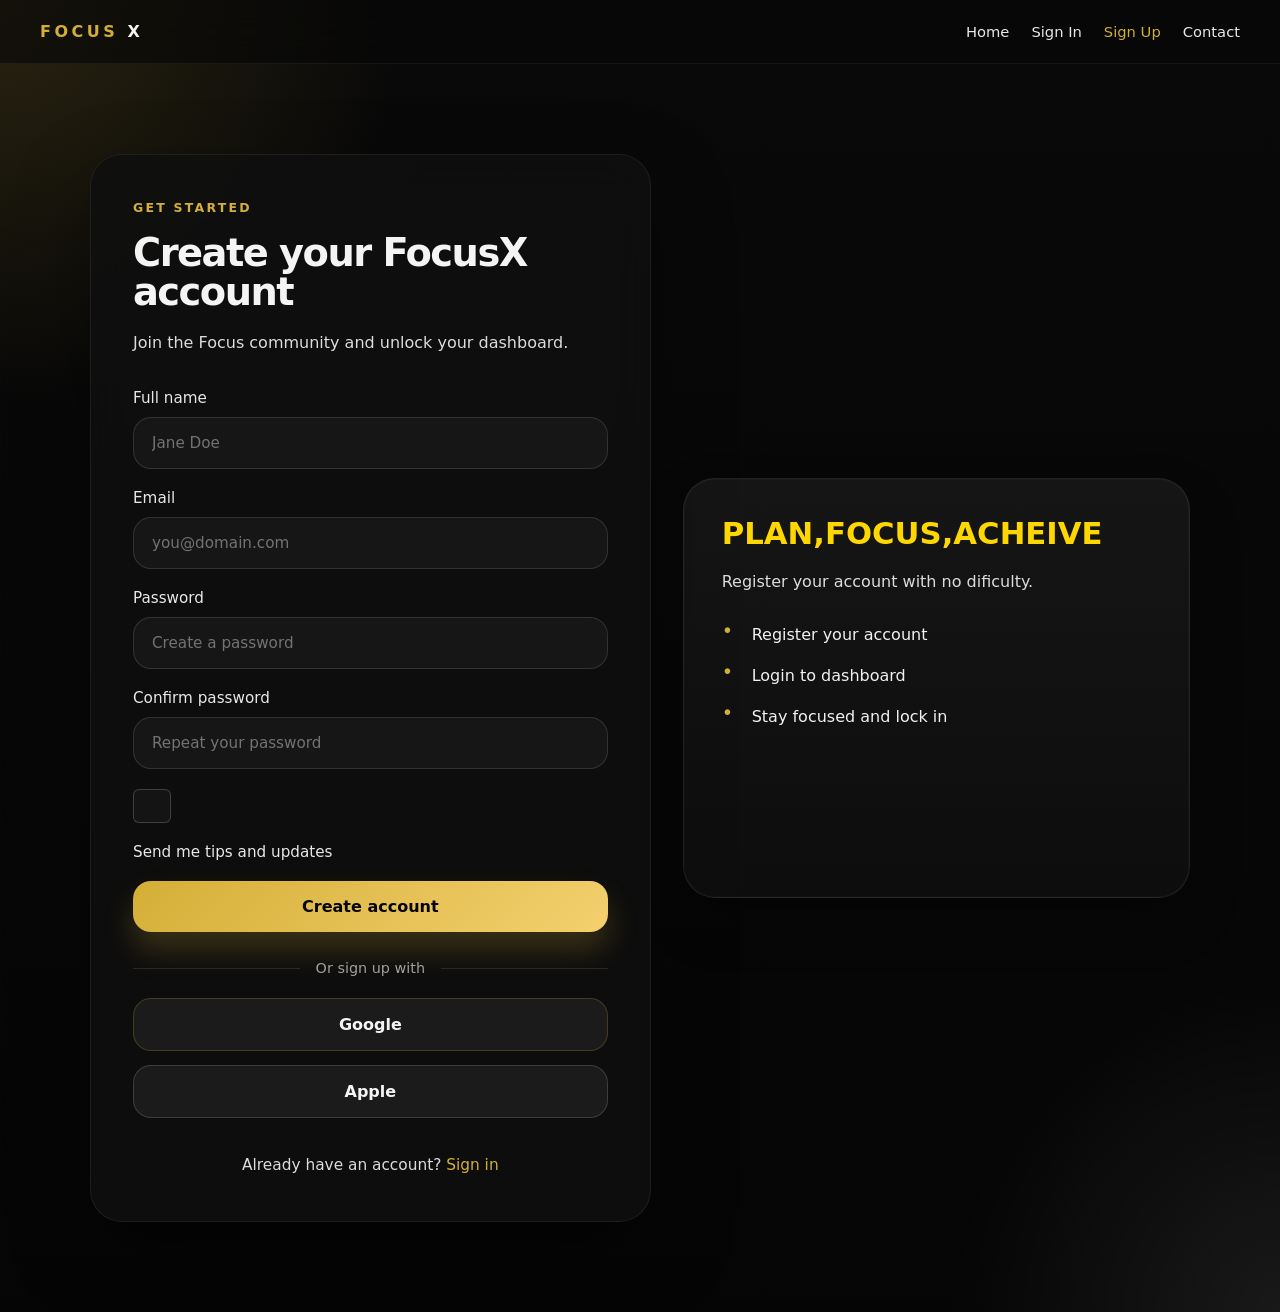
==== sign-up.html @ 3916ea6f "initial commit - FocusX landing page" ====
<!DOCTYPE html>
<html lang="en">

<head>
    <meta charset="UTF-8">
    <meta name="viewport" content="width=device-width, initial-scale=1.0">
    <title>FOCUS | Sign Up</title>
    <link rel="stylesheet" href="sign-up.css">
</head>

<body>
    <div class="page-shell">
        <header class="topbar">
            <a class="brand" href="index.html">FOCUS <span>X</span></a>
            <nav class="page-nav">
                <a href="index.html">Home</a>
                <a href="login.html">Sign In</a>
                <a class="active" href="sign-up.html">Sign Up</a>
                <a href="contact.html">Contact</a>
            </nav>
        </header>

        <main class="signup-section">
            <section class="signup-panel">
                <div class="panel-copy">
                    <span class="eyebrow">Get started</span>
                    <h1>Create your FocusX account</h1>
                    <p>Join the Focus community and unlock your dashboard.</p>
                </div>

                <form class="signup-form"   id="loginForm">
                    <label>
                        <span>Full name</span>
                        <input type="text" id="nameInput" name="name" placeholder="Jane Doe" required>
                    </label>

                    <label>
                        <span>Email</span>
                        <input type="email" name="email" placeholder="you@domain.com" required>
                    </label>

                    <label>
                        <span>Password</span>
                        <input type="password" name="password" placeholder="Create a password" required>
                    </label>

                    <label>
                        <span>Confirm password</span>
                        <input type="password" name="confirm_password" placeholder="Repeat your password" required>
                    </label>

                    <div class="form-meta">
                        <label class="checkbox-label">
                            <input type="checkbox" name="newsletter">
                            <span class="checkbox-custom"></span>
                            Send me tips and updates
                        </label>
                    </div>

                    <button class="submit-button" type="submit">Create account</button>

                    <div class="divider"><span>Or sign up with</span></div>

                    <div class="social-row">
                        <button type="button" class="social-button google">Google</button>
                        <button type="button" class="social-button apple">Apple</button>
                    </div>

                    <p class="signin-note">Already have an account? <a href="./login.html">Sign in</a></p>
                </form>
                   <div class="overlay" id="overlay">

        <div class="popup">

            <h2 id="greetingText"></h2>

            <p id="messageText"></p>

            <button id="closeBtn">
                Close
            </button>

        </div>

    </div>
            </section>

            <aside class="feature-panel">
                <div class="feature-card">
                    <h2>PLAN,FOCUS,ACHEIVE</h2>
                    <p>Register your account with no dificulty.</p>
                    <ul>
                        <li>Register your account</li>
                        <li>Login to dashboard</li>
                        <li>Stay focused and lock in</li>
                    </ul>
                </div>
            </aside>
        </main>
    </div>
</body>
    <script src="signup.js"></script>
</html>
---- sign-up.css ----
* {
    margin: 0;
    padding: 0;
    box-sizing: border-box;
}

/* ============ ANIMATIONS ============ */
@keyframes slideDown {
    from {
        opacity: 0;
        transform: translateY(-30px);
    }

    to {
        opacity: 1;
        transform: translateY(0);
    }
}

@keyframes slideInLeft {
    from {
        opacity: 0;
        transform: translateX(-50px);
    }

    to {
        opacity: 1;
        transform: translateX(0);
    }
}

@keyframes slideInRight {
    from {
        opacity: 0;
        transform: translateX(50px);
    }

    to {
        opacity: 1;
        transform: translateX(0);
    }
}

@keyframes fadeInUp {
    from {
        opacity: 0;
        transform: translateY(30px);
    }

    to {
        opacity: 1;
        transform: translateY(0);
    }
}

:root {
    color-scheme: dark;
    font-family: Inter, system-ui, -apple-system, BlinkMacSystemFont, 'Segoe UI', sans-serif;
    color: #f4f4f4;
    background-color: #050505;
}

body {
    min-height: 100vh;
    background: radial-gradient(circle at top left, rgba(212, 175, 55, 0.16), transparent 22%),
        radial-gradient(circle at bottom right, rgba(255, 255, 255, 0.08), transparent 18%),
        linear-gradient(180deg, #090909 0%, #050505 100%);
    color: #f4f4f4;
}

body,
input,
button {
    font: inherit;
}

.page-shell {
    min-height: 100vh;
}

.topbar {
    position: sticky;
    top: 0;
    z-index: 10;
    display: flex;
    align-items: center;
    justify-content: space-between;
    padding: 22px clamp(20px, 4vw, 40px);
    backdrop-filter: blur(18px);
    background: rgba(8, 8, 8, 0.62);
    border-bottom: 1px solid rgba(255, 255, 255, 0.06);
    animation: slideDown 0.6s ease-out;
}

.brand {
    font-size: 1rem;
    font-weight: 800;
    letter-spacing: 0.22em;
    text-transform: uppercase;
    color: #d4af37;
    text-decoration: none;
    animation: fadeInUp 0.6s ease-out 0.1s backwards;
}

.brand span {
    color: #f4f4f4;
}

.page-nav {
    display: flex;
    gap: 22px;
    flex-wrap: wrap;
    align-items: center;
    animation: fadeInUp 0.6s ease-out 0.2s backwards;
}

.page-nav a {
    color: #e7e7e7;
    text-decoration: none;
    font-size: 0.92rem;
    transition: color 0.25s ease;
}

.page-nav a:hover,
.page-nav a.active {
    color: #d4af37;
}

.signup-section {
    display: grid;
    grid-template-columns: minmax(0, 1.05fr) minmax(280px, 0.95fr);
    gap: 32px;
    align-items: center;
    max-width: 1180px;
    margin: 0 auto;
    padding: clamp(60px, 8vw, 90px) clamp(20px, 4vw, 40px);
}

.signup-panel,
.feature-panel {
    min-height: 460px;
}

.signup-panel {
    background: rgba(15, 15, 15, 0.88);
    border: 1px solid rgba(255, 255, 255, 0.07);
    border-radius: 32px;
    box-shadow: 0 32px 80px rgba(0, 0, 0, 0.35);
    padding: 42px;
    backdrop-filter: blur(20px);
    animation: slideInLeft 0.8s ease-out;
}

.panel-copy {
    max-width: 560px;
    margin-bottom: 32px;
}

.eyebrow {
    display: inline-block;
    margin-bottom: 18px;
    color: #d4af37;
    font-weight: 700;
    letter-spacing: 0.18em;
    text-transform: uppercase;
    font-size: 0.78rem;
    animation: fadeInUp 0.8s ease-out 0.2s backwards;
}

.signup-panel h1 {
    margin-bottom: 18px;
    font-size: clamp(2rem, 3vw, 3.4rem);
    line-height: 1.02;
    letter-spacing: -0.04em;
    animation: fadeInUp 0.8s ease-out 0.3s backwards;
}

.signup-panel p {
    max-width: 640px;
    line-height: 1.75;
    color: #dcdcdc;
    animation: fadeInUp 0.8s ease-out 0.4s backwards;
}

.signup-form {
    display: grid;
    gap: 20px;
    animation: fadeInUp 0.8s ease-out 0.5s backwards;
}

.signup-form label {
    display: grid;
    gap: 10px;
    color: #e8e8e8;
    font-size: 0.95rem;
}

.signup-form input {
    width: 100%;
    border-radius: 18px;
    border: 1px solid rgba(255, 255, 255, 0.12);
    background: rgba(255, 255, 255, 0.04);
    color: #f8f8f8;
    padding: 16px 18px;
    outline: none;
    transition: border-color 0.25s ease, background 0.25s ease, box-shadow 0.3s ease;
}

.signup-form input:focus {
    border-color: rgba(212, 175, 55, 0.5);
    background: rgba(255, 255, 255, 0.08);
    box-shadow: 0 0 15px rgba(212, 175, 55, 0.2);
}

.signup-form input:hover {
    border-color: rgba(212, 175, 55, 0.3);
}

.signup-form input::placeholder {
    color: rgba(244, 244, 244, 0.42);
}

.signup-form input:focus {
    border-color: rgba(212, 175, 55, 0.8);
    background: rgba(255, 255, 255, 0.08);
}

.form-meta {
    display: flex;
    justify-content: space-between;
    align-items: center;
    flex-wrap: wrap;
    gap: 16px;
}

.checkbox-label {
    display: inline-flex;
    align-items: center;
    gap: 12px;
    font-size: 0.95rem;
    cursor: pointer;
    color: #dcdcdc;
}

.checkbox-label input {
    appearance: none;
    width: 18px;
    height: 18px;
    border: 1px solid rgba(255, 255, 255, 0.18);
    border-radius: 6px;
    background: rgba(255, 255, 255, 0.03);
    position: relative;
    cursor: pointer;
}

.checkbox-label input:checked {
    background: #d4af37;
    border-color: #d4af37;
}

.checkbox-label input:checked::after {
    content: '';
    position: absolute;
    left: 5px;
    top: 2px;
    width: 5px;
    height: 10px;
    border: solid #050505;
    border-width: 0 2px 2px 0;
    transform: rotate(45deg);
}

.submit-button,
.social-button {
    width: 100%;
    border: none;
    border-radius: 18px;
    padding: 16px 18px;
    font-size: 1rem;
    font-weight: 700;
    cursor: pointer;
    transition: transform 0.2s ease, box-shadow 0.2s ease, background-color 0.2s ease;
}

.submit-button {
    background: linear-gradient(135deg, #d4af37 0%, #f4d06f 100%);
    color: #050505;
    box-shadow: 0 18px 30px rgba(212, 175, 55, 0.22);
}

.submit-button:hover {
    transform: translateY(-1px);
    box-shadow: 0 22px 36px rgba(212, 175, 55, 0.28);
}

.divider {
    display: grid;
    grid-template-columns: 1fr auto 1fr;
    align-items: center;
    gap: 16px;
    color: rgba(228, 228, 228, 0.68);
    font-size: 0.9rem;
    margin: 8px 0 2px;
}

.divider::before,
.divider::after {
    content: '';
    display: block;
    height: 1px;
    background: rgba(255, 255, 255, 0.1);
}

.social-row {
    display: grid;
    gap: 14px;
}

.social-button {
    display: inline-flex;
    justify-content: center;
    align-items: center;
    gap: 10px;
    background: rgba(255, 255, 255, 0.06);
    color: #f4f4f4;
}

.social-button.google {
    border: 1px solid rgba(212, 175, 55, 0.22);
}

.social-button.apple {
    border: 1px solid rgba(255, 255, 255, 0.15);
}

.social-button:hover {
    background: rgba(212, 175, 55, 0.12);
}

.signin-note {
    margin-top: 14px;
    color: rgba(228, 228, 228, 0.78);
    text-align: center;
    font-size: 0.96rem;
}

.signin-note a {
    color: #d4af37;
    text-decoration: none;
}

.signin-note a:hover {
    text-decoration: underline;
}

.feature-panel {
    display: flex;
    align-items: center;
    justify-content: center;
}

.feature-card {
    width: 100%;
    min-height: 420px;
    padding: 38px;
    border-radius: 32px;
    background: linear-gradient(180deg, rgba(255, 255, 255, 0.06), rgba(255, 255, 255, 0.03));
    border: 1px solid rgba(255, 255, 255, 0.08);
    box-shadow: inset 0 0 0 1px rgba(255, 255, 255, 0.02), 0 24px 52px rgba(0, 0, 0, 0.24);
}

.feature-card h2 {
    font-size: clamp(1.8rem, 2.4vw, 2.5rem);
    margin-bottom: 18px;
    line-height: 1.05;
    color: GOLD;
}

.feature-card p {
    color: #dcdcdc;
    line-height: 1.85;
    margin-bottom: 24px;
}

.feature-card ul {
    list-style: none;
    display: grid;
    gap: 14px;
}

.feature-card ul li {
    position: relative;
    padding-left: 30px;
    color: #f1f1f1;
    line-height: 1.7;
}

.feature-card ul li::before {
    content: '•';
    position: absolute;
    left: 0;
    top: 0;
    color: #d4af37;
    font-size: 1.2rem;
    line-height: 1;
}
.overlay{
    position: fixed;
    inset: 0;
    background: rgba(0,0,0,0.7);

    display: flex;
    justify-content: center;
    align-items: center;

    opacity: 0;
    pointer-events: none;

    transition: 0.4s;
    z-index: 1000;
}

.overlay.active{
    opacity: 1;
    pointer-events: all;
}

.popup{
    width: 90%;
    max-width: 500px;

    background: #111;
    color: white;

    padding: 30px;
    border-radius: 20px;

    text-align: center;
    border: 1px solid #333;
}

.popup h2{
    margin-bottom: 20px;
    font-size: 2rem;
}

.popup p{
    line-height: 1.7;
    color: #ccc;
    margin-bottom: 25px;
}

.popup button{
    padding: 12px 25px;
    border: none;

    background: gold;
    color: black;

    font-weight: bold;
    border-radius: 10px;
    cursor: pointer;
}

@media (max-width: 960px) {
    .signup-section {
        grid-template-columns: 1fr;
        padding-top: 40px;
    }

    .feature-panel {
        order: -1;
    }
}

@media (max-width: 680px) {
    .topbar {
        flex-direction: column;
        align-items: flex-start;
        gap: 18px;
    }

    .page-nav {
        gap: 14px;
    }

    .signup-panel,
    .feature-card {
        padding: 28px;
    }

    .submit-button,
    .social-button {
        padding: 14px 16px;
    }
}
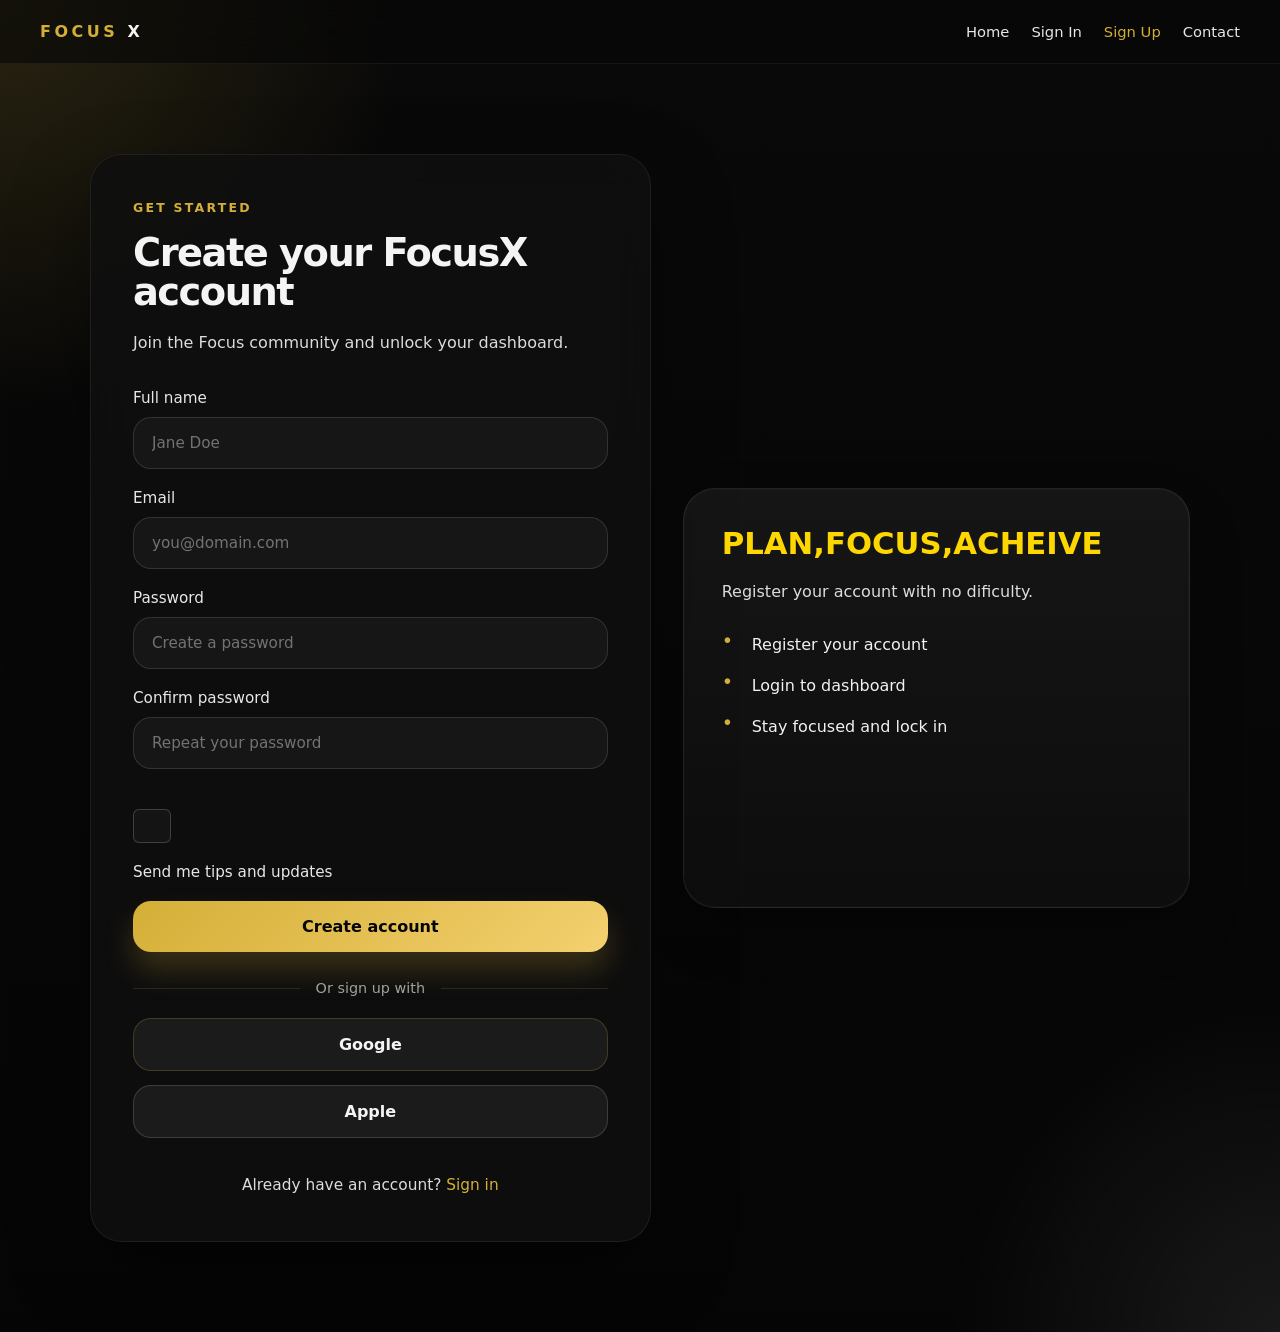
==== commit e0808732: "updated FocusX UI and latest changes" ====
--- a/sign-up.html
+++ b/sign-up.html
@@ -28,7 +28,7 @@
                     <p>Join the Focus community and unlock your dashboard.</p>
                 </div>
 
-                <form class="signup-form"   id="loginForm">
+                <form class="signup-form" id="signUpForm">
                     <label>
                         <span>Full name</span>
                         <input type="text" id="nameInput" name="name" placeholder="Jane Doe" required>
@@ -41,14 +41,16 @@
 
                     <label>
                         <span>Password</span>
-                        <input type="password" name="password" placeholder="Create a password" required>
+                        <input type="password" name="password" id="password" placeholder="Create a password"
+                            pattern="^(?=.*[a-z])(?=.*[A-Z])(?=.*\d)(?=.*[^A-Za-z0-9]).{10,20}$"
+                            title="10-20 chars, 1 uppercase, 1 lowercase, 1 number, 1 symbol" required>
                     </label>
 
                     <label>
                         <span>Confirm password</span>
-                        <input type="password" name="confirm_password" placeholder="Repeat your password" required>
+                        <input type="password" name="confirm" id="confirm" placeholder="Repeat your password" required>
                     </label>
-
+                    <p id="error" style="color:red;"></p>
                     <div class="form-meta">
                         <label class="checkbox-label">
                             <input type="checkbox" name="newsletter">
@@ -57,7 +59,7 @@
                         </label>
                     </div>
 
-                    <button class="submit-button" type="submit">Create account</button>
+                    <button class="submit-button" type="submit" id="submit">Create account</button>
 
                     <div class="divider"><span>Or sign up with</span></div>
 
@@ -68,21 +70,21 @@
 
                     <p class="signin-note">Already have an account? <a href="./login.html">Sign in</a></p>
                 </form>
-                   <div class="overlay" id="overlay">
+                <div class="overlay" id="overlay">
 
-        <div class="popup">
+                    <div class="popup">
 
-            <h2 id="greetingText"></h2>
+                        <h2 id="greetingText"></h2>
 
-            <p id="messageText"></p>
+                        <p id="messageText"></p>
 
-            <button id="closeBtn">
-                Close
-            </button>
+                        <button id="closeBtn">
+                            Close
+                        </button>
 
-        </div>
+                    </div>
 
-    </div>
+                </div>
             </section>
 
             <aside class="feature-panel">
@@ -99,5 +101,6 @@
         </main>
     </div>
 </body>
-    <script src="signup.js"></script>
+<script src="signup.js"></script>
+
 </html>
